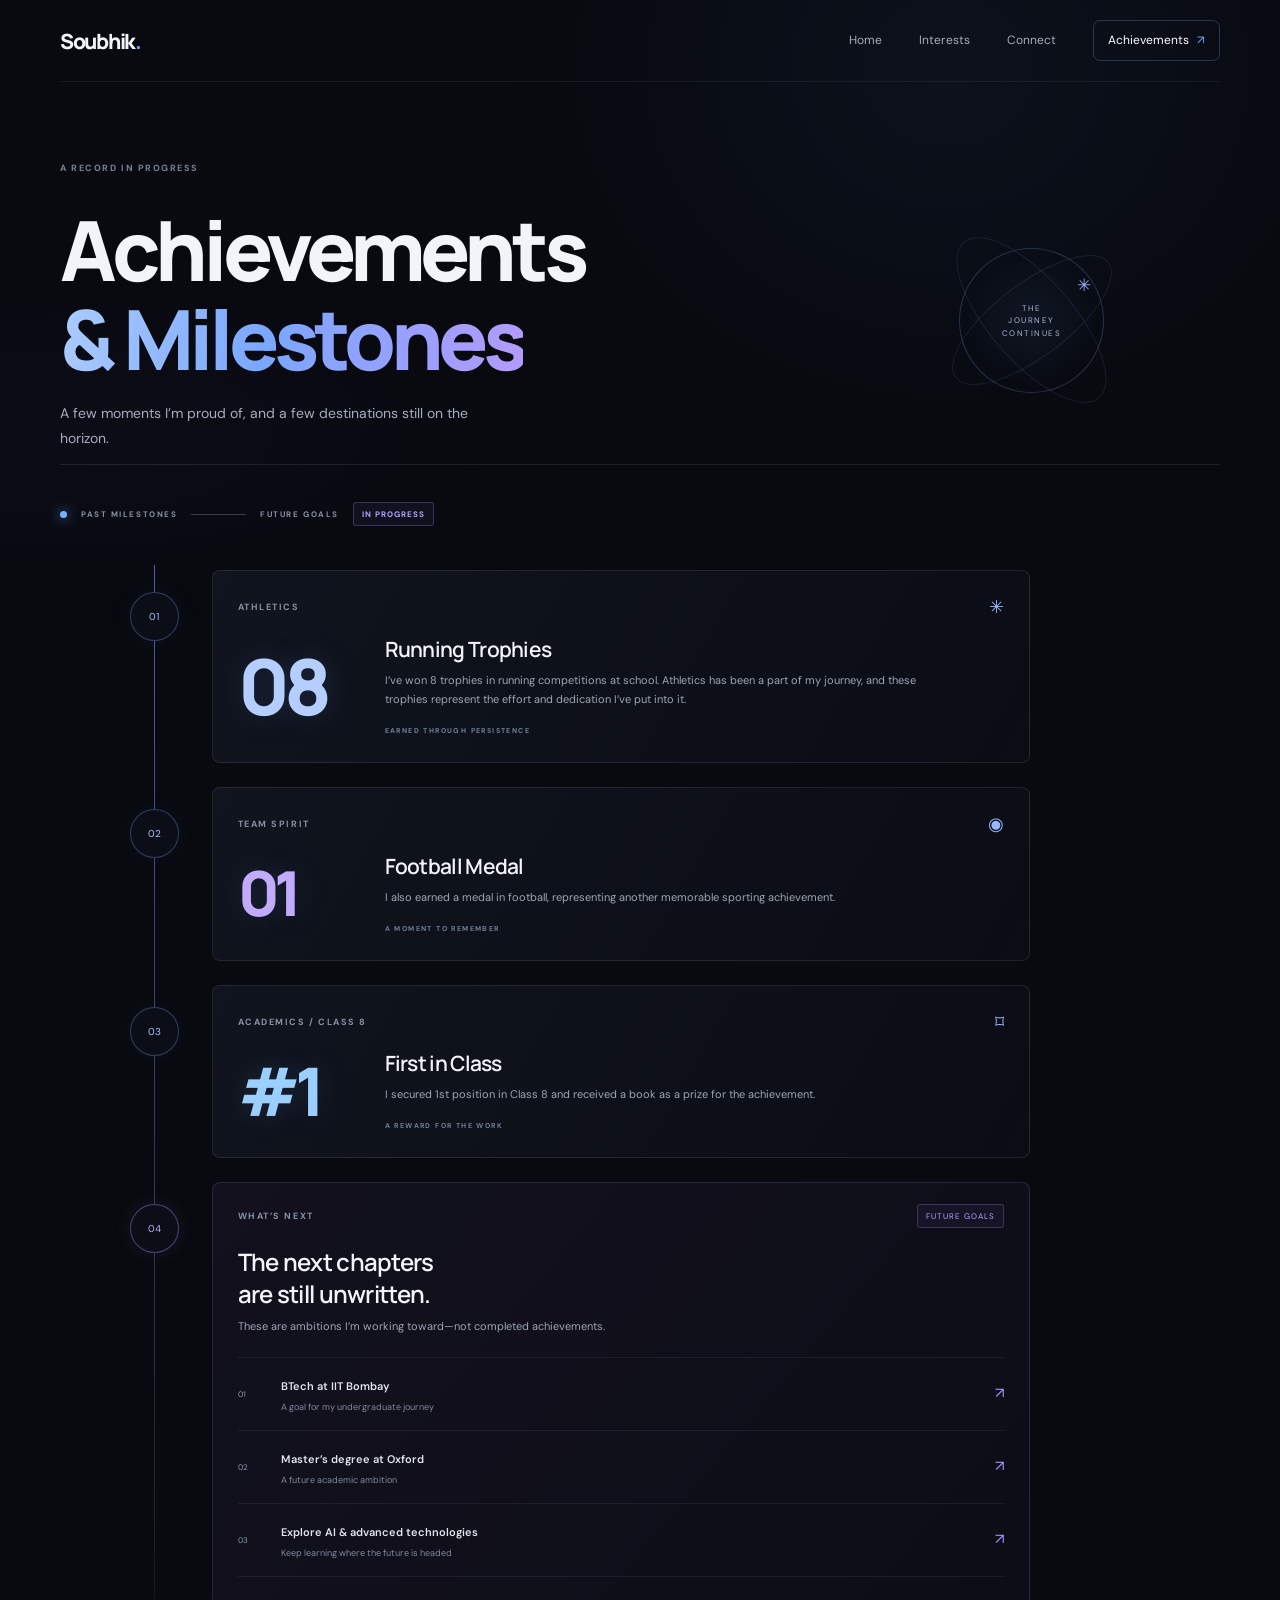
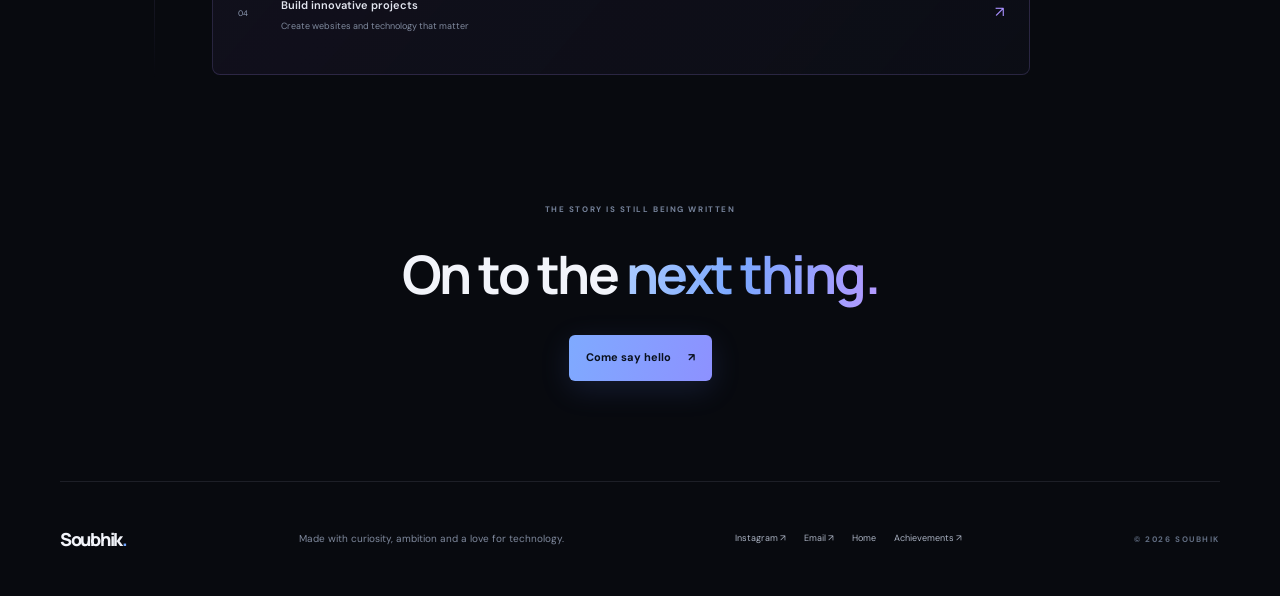
==== achievements.html @ ed6ebff8 "Build Soubhik personal website and achievements page" ====
<!doctype html>
<html lang="en">
<head>
  <meta charset="utf-8">
  <meta name="viewport" content="width=device-width, initial-scale=1">
  <meta name="theme-color" content="#080a0f">
  <meta name="description" content="Soubhik’s achievements, sporting milestones, academic highlights and future goals.">
  <meta property="og:title" content="Achievements & Milestones — Soubhik">
  <meta property="og:description" content="A record of what I’ve achieved so far—and what I’m working toward next.">
  <meta property="og:type" content="website">
  <title>Achievements & Milestones — Soubhik</title>
  <link rel="preconnect" href="https://fonts.googleapis.com">
  <link rel="preconnect" href="https://fonts.gstatic.com" crossorigin>
  <link href="https://fonts.googleapis.com/css2?family=DM+Sans:wght@400;500;600;700&family=Manrope:wght@400;500;600;700;800&display=swap" rel="stylesheet">
  <link rel="stylesheet" href="styles.css">
  <script src="script.js" defer></script>
</head>
<body>
  <div class="site-shell">
    <header class="topbar">
      <a class="wordmark" href="index.html" aria-label="Soubhik home">Soubhik<span>.</span></a>
      <button class="menu-toggle" type="button" aria-label="Open navigation" aria-expanded="false" aria-controls="primary-nav"><span></span><span></span></button>
      <nav class="nav-links" id="primary-nav" aria-label="Main navigation">
        <a class="nav-link" href="index.html">Home</a><a class="nav-link" href="index.html#interests">Interests</a><a class="nav-link" href="index.html#connect">Connect</a><a class="nav-link nav-cta active" href="achievements.html" aria-current="page">Achievements <span aria-hidden="true">↗</span></a>
      </nav>
    </header>
    <main>
      <section class="ach-hero section-wrap">
        <div class="section-kicker reveal">A RECORD IN PROGRESS</div>
        <div class="ach-hero-layout"><div class="reveal"><h1 class="ach-title">Achievements<br><span class="gradient-text">& Milestones</span></h1><p class="ach-lede">A few moments I’m proud of, and a few destinations still on the horizon.</p></div><div class="ach-orb reveal" aria-hidden="true"><span>THE<br>JOURNEY<br>CONTINUES</span><i>✳</i></div></div>
        <div class="journey-label"><span class="status-dot"></span> PAST MILESTONES <span class="journey-rule"></span> FUTURE GOALS <span class="goal-tag">IN PROGRESS</span></div>
      </section>
      <section class="timeline-section section-wrap">
        <div class="timeline">
          <article class="timeline-item reveal"><div class="timeline-marker"><span>01</span></div><div class="milestone-card"><div class="milestone-meta"><span class="milestone-type">ATHLETICS</span><span class="milestone-symbol" aria-hidden="true">✳</span></div><div class="milestone-content"><div class="milestone-number">08</div><div><h2>Running Trophies</h2><p>I’ve won 8 trophies in running competitions at school. Athletics has been a part of my journey, and these trophies represent the effort and dedication I’ve put into it.</p><span class="milestone-foot">EARNED THROUGH PERSISTENCE</span></div></div></div></article>
          <article class="timeline-item reveal"><div class="timeline-marker"><span>02</span></div><div class="milestone-card"><div class="milestone-meta"><span class="milestone-type">TEAM SPIRIT</span><span class="milestone-symbol" aria-hidden="true">◉</span></div><div class="milestone-content"><div class="milestone-number medal-number">01</div><div><h2>Football Medal</h2><p>I also earned a medal in football, representing another memorable sporting achievement.</p><span class="milestone-foot">A MOMENT TO REMEMBER</span></div></div></div></article>
          <article class="timeline-item reveal"><div class="timeline-marker"><span>03</span></div><div class="milestone-card"><div class="milestone-meta"><span class="milestone-type">ACADEMICS / CLASS 8</span><span class="milestone-symbol" aria-hidden="true">⌑</span></div><div class="milestone-content"><div class="milestone-number academic-number">#1</div><div><h2>First in Class</h2><p>I secured 1st position in Class 8 and received a book as a prize for the achievement.</p><span class="milestone-foot">A REWARD FOR THE WORK</span></div></div></div></article>
          <article class="timeline-item future-item reveal"><div class="timeline-marker future-marker"><span>04</span></div><div class="milestone-card goal-card"><div class="milestone-meta"><span class="milestone-type">WHAT’S NEXT</span><span class="goal-tag">FUTURE GOALS</span></div><div class="goal-content"><h2>The next chapters<br>are still unwritten.</h2><p>These are ambitions I’m working toward—not completed achievements.</p><ul class="goal-list"><li><span>01</span><div><strong>BTech at IIT Bombay</strong><small>A goal for my undergraduate journey</small></div><i>↗</i></li><li><span>02</span><div><strong>Master’s degree at Oxford</strong><small>A future academic ambition</small></div><i>↗</i></li><li><span>03</span><div><strong>Explore AI & advanced technologies</strong><small>Keep learning where the future is headed</small></div><i>↗</i></li><li><span>04</span><div><strong>Build innovative projects</strong><small>Create websites and technology that matter</small></div><i>↗</i></li></ul></div></div></article>
        </div>
      </section>
      <section class="closing-cta section-wrap reveal"><span class="section-kicker">THE STORY IS STILL BEING WRITTEN</span><h2>On to the <span class="gradient-text">next thing.</span></h2><a class="button button-primary" href="index.html#connect">Come say hello <span aria-hidden="true">↗</span></a></section>
    </main>
    <footer class="footer section-wrap"><a class="wordmark" href="index.html">Soubhik<span>.</span></a><p>Made with curiosity, ambition and a love for technology.</p><div class="footer-links"><a href="https://www.instagram.com/soubhik._.07/" target="_blank" rel="noopener noreferrer">Instagram ↗</a><a href="mailto:soubhik198107@gmail.com">Email ↗</a><a href="index.html">Home</a><a href="achievements.html">Achievements ↗</a></div><span class="footer-copy">© <span data-year></span> SOUBHIK</span></footer>
  </div>
</body>
</html>
---- styles.css ----
@import url('https://fonts.googleapis.com/css2?family=DM+Sans:wght@400;500;600;700&family=Manrope:wght@400;500;600;700;800&display=swap');
:root{color-scheme:dark;--bg:#080a0f;--surface:#0d1018;--surface-2:#10141e;--line:rgba(195,207,238,.11);--text:#f2f4fa;--muted:#9ba3b5;--blue:#72a7ff;--violet:#a080ff;--font-body:'DM Sans',sans-serif;--font-display:'Manrope',sans-serif;--wrap:1160px}
*{box-sizing:border-box}html{scroll-behavior:smooth;scroll-padding-top:90px}body{margin:0;background:var(--bg);color:var(--text);font-family:var(--font-body);font-size:15px;line-height:1.75;-webkit-font-smoothing:antialiased}body:before{content:"";position:fixed;inset:0;pointer-events:none;z-index:-1;background:radial-gradient(ellipse at 74% 8%,rgba(55,83,151,.1),transparent 33%),radial-gradient(ellipse at 5% 48%,rgba(93,56,145,.055),transparent 30%)}a{color:inherit;text-decoration:none}.site-shell{overflow:hidden}.section-wrap{width:min(var(--wrap),calc(100% - 64px));margin-inline:auto}.topbar{height:82px;width:min(var(--wrap),calc(100% - 64px));margin:auto;display:flex;align-items:center;justify-content:space-between;border-bottom:1px solid rgba(195,207,238,.07);position:relative;z-index:10}.wordmark{font:800 21px var(--font-display);letter-spacing:-1.3px}.wordmark span{color:var(--blue)}.nav-links{display:flex;align-items:center;gap:37px}.nav-link{color:#a7adbc;font-size:12px;transition:color .25s}.nav-link:hover,.nav-link.active{color:#fff}.nav-cta{border:1px solid rgba(117,160,255,.28);border-radius:7px;padding:9px 14px;color:#e3eaff}.nav-cta span{color:var(--blue);padding-left:5px}.menu-toggle{display:none}.hero{min-height:670px;display:grid;grid-template-columns:1fr .9fr;align-items:center;position:relative;padding-top:45px;padding-bottom:70px}.hero-copy{position:relative;z-index:2;padding:25px 0 0}.eyebrow,.section-kicker,.card-index,.milestone-type,.milestone-foot,.journey-label,.art-label,.scroll-hint,.footer-copy{font-size:9px;letter-spacing:1.55px;font-weight:700;color:#8892a6}.eyebrow{display:flex;align-items:center;gap:10px;color:#aab3c5}.status-dot,.label-dot{width:7px;height:7px;border-radius:50%;background:#79b2ff;box-shadow:0 0 13px #5799ff;display:inline-block}h1,h2,h3,p{margin-top:0}.hero h1{font:800 clamp(66px,8.7vw,112px)/.99 var(--font-display);letter-spacing:-8px;margin:32px 0 24px}.gradient-text{background:linear-gradient(100deg,#a8c9ff 4%,#7aa7ff 45%,#b49aff 100%);-webkit-background-clip:text;background-clip:text;color:transparent}.hero-lede{font-size:17px;line-height:1.75;color:#b1b8c8;max-width:505px;margin-bottom:29px}.hero-actions{display:flex;gap:12px}.button{min-height:46px;padding:0 17px;border-radius:6px;display:inline-flex;align-items:center;justify-content:center;gap:17px;font-size:11px;font-weight:700;transition:transform .25s,box-shadow .25s,border-color .25s}.button:hover{transform:translateY(-3px)}.button-primary{background:linear-gradient(105deg,#7faaff,#8d91ff);color:#09101d;box-shadow:0 8px 30px rgba(91,127,231,.16)}.button-primary:hover{box-shadow:0 10px 32px rgba(103,143,255,.28)}.button-quiet{border:1px solid var(--line);color:#d5d9e3}.button-quiet:hover{border-color:rgba(132,168,255,.48)}.hero-note{display:flex;align-items:center;gap:11px;margin-top:55px;color:#727d92;font-size:10px;letter-spacing:.2px}.note-line{width:31px;height:1px;background:#52627d}.hero-art{height:500px;position:relative;display:grid;place-items:center;isolation:isolate}.art-grid{position:absolute;inset:6%;opacity:.31;background-image:linear-gradient(rgba(138,162,210,.08) 1px,transparent 1px),linear-gradient(90deg,rgba(138,162,210,.08) 1px,transparent 1px);background-size:39px 39px;mask-image:radial-gradient(ellipse,black,transparent 68%)}.art-glow{position:absolute;width:330px;height:330px;border-radius:50%;background:radial-gradient(circle,rgba(68,111,218,.22),rgba(99,60,178,.09) 40%,transparent 71%);filter:blur(20px)}.planet-core{width:160px;height:160px;border-radius:50%;display:grid;place-items:center;background:radial-gradient(circle at 30% 25%,#28457a,#12192a 55%,#090c13 78%);box-shadow:inset -13px -15px 26px rgba(0,0,0,.7),inset 4px 5px 16px rgba(170,202,255,.14),0 0 60px rgba(67,117,239,.23);z-index:1}.core-mark{font:800 48px var(--font-display);letter-spacing:-4px;color:#c7dcff;text-shadow:0 0 30px rgba(104,155,255,.7)}.planet-ring{position:absolute;width:345px;height:123px;border:1px solid rgba(130,168,255,.43);border-radius:50%;transform:rotate(-28deg);z-index:2}.ring-b{width:390px;height:165px;border-color:rgba(171,133,255,.2);transform:rotate(47deg)}.art-label{position:absolute;font-size:8px;letter-spacing:1.4px}.label-top{top:89px;left:2%;display:flex;align-items:center;gap:9px}.label-bottom{bottom:83px;right:4%}.label-bottom strong{font:500 24px var(--font-display);color:#9e8aff;margin-left:8px}.spark{position:absolute;color:#a8c7ff;font-size:18px}.spark-one{top:22%;right:19%}.spark-two{bottom:24%;left:13%;font-size:13px;color:#b29cff}.spark-three{right:12%;bottom:37%;font-size:35px;color:#8eb2ff}.hero-orbit{position:absolute;width:220px;height:220px;right:-190px;top:80px;border:1px solid rgba(113,148,220,.08);border-radius:50%}.orbit-two{width:340px;height:340px;right:-250px;top:22px}.scroll-hint{position:absolute;bottom:30px;left:0;display:flex;align-items:center;gap:11px;font-size:8px;letter-spacing:1.6px}.scroll-hint span{width:24px;height:1px;background:#67748d}.intro{padding-top:109px;padding-bottom:30px}.section-kicker{color:#76839b}.intro-layout{display:grid;grid-template-columns:.95fr 1.05fr;gap:70px;margin-top:33px}.section-heading{font:700 clamp(38px,5.1vw,62px)/1.18 var(--font-display);letter-spacing:-3.3px;margin:0}.intro-body{max-width:552px;color:#a8afbf;font-size:13px;line-height:1.95}.intro-body p{margin:0 0 17px}.intro-signoff{font-size:11px;color:#dae4f6;margin-top:26px}.intro-signoff span{color:#92aaff;margin-left:6px}.marquee-strip{overflow:hidden;border-block:1px solid rgba(195,207,238,.08);margin-top:88px;padding:17px 0}.marquee-track{display:flex;align-items:center;justify-content:space-around;min-width:800px;gap:25px;color:#69748a;font-size:9px;font-weight:700;letter-spacing:2px}.marquee-track i{color:#769aff;font-style:normal}.interests{padding-top:100px;padding-bottom:126px}.section-title-row{display:flex;align-items:end;justify-content:space-between;margin-top:31px;margin-bottom:43px}.section-aside{font-size:11px;color:#838da1;line-height:1.7;margin-bottom:7px}.interest-grid{display:grid;grid-template-columns:repeat(6,1fr);gap:13px}.interest-card{grid-column:span 2;min-height:232px;padding:22px 23px 26px;position:relative;overflow:hidden;border:1px solid var(--line);border-radius:8px;background:linear-gradient(140deg,rgba(18,23,34,.91),rgba(11,14,21,.78));transition:transform .3s,border-color .3s,background .3s}.interest-card:nth-child(4),.interest-card:nth-child(5){grid-column:span 3}.interest-card:before,.contact-card:before{content:"";position:absolute;width:180px;height:180px;border-radius:50%;background:radial-gradient(circle,rgba(91,127,221,.09),transparent 70%);right:-70px;top:-90px;opacity:0;transition:opacity .3s}.interest-card:hover{transform:translateY(-5px);border-color:rgba(124,159,255,.35);background-color:#111622}.interest-card:hover:before,.contact-card:hover:before{opacity:1}.card-head{display:flex;align-items:center;justify-content:space-between}.card-index{font-size:8px;letter-spacing:1.4px;color:#7f8ba0}.line-icon{font:400 23px var(--font-display);color:#a3bcff}.icon-ai{color:#a891ff}.interest-card h3{font:600 20px/1.26 var(--font-display);letter-spacing:-.7px;margin:31px 0 9px}.interest-card p{max-width:290px;font-size:11px;line-height:1.7;color:#929bad;margin-bottom:0}.card-arrow{position:absolute;right:22px;bottom:20px;color:#7689ae;font-size:17px;transition:transform .2s}.interest-card:hover .card-arrow{transform:translate(3px,-3px);color:#a8c3ff}.connect{padding-top:10px;padding-bottom:100px}.connect-heading{display:flex;align-items:end;justify-content:space-between;margin-top:31px}.connect-heading p{color:#939db0;font-size:12px;margin:0 3px 8px}.connect-intro{max-width:685px;margin:24px 0 38px;color:#a6afc0;font-size:12px;line-height:1.85}.connect-intro p{margin-bottom:13px}.contact-grid{display:grid;grid-template-columns:1fr 1fr;gap:14px}.contact-card{position:relative;overflow:hidden;border:1px solid var(--line);border-radius:8px;background:linear-gradient(150deg,#10141e,#0b0e15);padding:24px 25px;min-height:274px}.contact-card:hover{border-color:rgba(126,158,242,.3)}.contact-icon{width:38px;height:38px;border:1px solid rgba(132,166,245,.22);border-radius:9px;display:grid;place-items:center;color:#a9c5ff;font-size:18px;margin-bottom:18px;background:rgba(98,129,195,.08)}.instagram-glyph{color:#c3a3ff}.contact-card h3{font:600 19px var(--font-display);letter-spacing:-.5px;margin:14px 0 6px}.contact-card>p{font-size:11px;color:#909aad;max-width:390px;margin-bottom:14px;line-height:1.7}.contact-detail{display:block;font-size:11px;color:#b7c8ec;margin:10px 0 15px}.text-link{font-size:10px;font-weight:700;color:#dce7ff}.text-link span{color:#91afff;margin-left:6px}.message-card{grid-column:1/-1;min-height:auto;padding:27px}.message-card>p{max-width:560px}.message-form{max-width:680px;margin-top:23px}.form-row{position:relative;margin:0 0 15px}.form-row label{display:block;margin-bottom:6px;color:#d6dbe6;font-size:10px;font-weight:600}.form-row label span{color:#768197;font-weight:400}.form-row label .required-mark{color:#8eabff}.form-row input,.form-row textarea{width:100%;border:1px solid rgba(188,202,235,.14);border-radius:5px;background:#0a0d14;color:#edf2fc;padding:11px 12px;font:400 11px var(--font-body);outline:none;transition:border-color .2s,box-shadow .2s}.form-row input:focus,.form-row textarea:focus{border-color:rgba(119,158,255,.66);box-shadow:0 0 0 3px rgba(93,132,226,.09)}.form-row textarea{resize:vertical;min-height:100px}.form-row input::placeholder,.form-row textarea::placeholder{color:#596477}.field-hint{float:right;color:#667188;font-size:9px;margin-top:-3px}.form-submit{border:0;cursor:pointer;margin-top:7px;font-family:var(--font-body)}.form-status{font-size:9px;color:#738097;margin:12px 0 0}.honeypot{position:absolute!important;width:1px;height:1px;padding:0;margin:-1px;overflow:hidden;clip:rect(0,0,0,0);white-space:nowrap;border:0}.footer{border-top:1px solid var(--line);min-height:115px;display:flex;align-items:center;justify-content:space-between;gap:20px}.footer .wordmark{font-size:18px}.footer>p{font-size:10px;color:#7f899d;margin:0}.footer-links{display:flex;gap:18px}.footer-links a{font-size:9px;color:#aab2c2;transition:color .2s}.footer-links a:hover{color:white}.footer-copy{font-size:8px;white-space:nowrap;color:#626e83}.reveal{opacity:0;transform:translateY(17px);transition:opacity .7s ease,transform .7s ease}.reveal.is-visible{opacity:1;transform:translateY(0)}
/* Achievements */
.ach-hero{padding-top:79px;padding-bottom:39px;position:relative}.ach-hero-layout{display:flex;align-items:center;justify-content:space-between}.ach-title{font:800 clamp(50px,7vw,83px)/1.08 var(--font-display);letter-spacing:-5px;margin:28px 0 17px}.ach-lede{font-size:14px;color:#a4adbf;max-width:440px}.ach-orb{width:145px;height:145px;margin-right:10%;border-radius:50%;border:1px solid rgba(132,165,245,.25);display:grid;place-items:center;position:relative;color:#aab9d6;font-size:8px;line-height:1.55;letter-spacing:1.5px;text-align:center;background:radial-gradient(circle,rgba(84,118,195,.1),transparent 68%)}.ach-orb:before,.ach-orb:after{content:"";position:absolute;border:1px solid rgba(136,161,219,.13);width:190px;height:72px;border-radius:50%;transform:rotate(-37deg)}.ach-orb:after{transform:rotate(49deg);width:205px;height:82px;border-color:rgba(168,133,243,.14)}.ach-orb i{position:absolute;top:23px;right:11px;font-size:17px;color:#9daeff;font-style:normal}.journey-label{display:flex;align-items:center;gap:14px;padding-top:37px;border-top:1px solid var(--line);font-size:8px}.journey-rule{width:55px;height:1px;background:#333c50}.goal-tag{font-size:8px;letter-spacing:1px;color:#b7a3ff;border:1px solid rgba(173,146,255,.25);background:rgba(131,105,198,.08);padding:4px 8px;border-radius:3px}.timeline-section{padding-bottom:84px}.timeline{position:relative;max-width:900px;margin:0 auto 0 6%;padding:5px 0}.timeline:before{content:"";position:absolute;left:24px;top:0;bottom:0;width:1px;background:linear-gradient(to bottom,rgba(119,159,255,.6),rgba(148,130,221,.2) 85%,transparent)}.timeline-item{position:relative;padding:0 0 24px 82px}.timeline-marker{position:absolute;left:0;top:22px;width:49px;height:49px;border:1px solid rgba(124,159,238,.33);border-radius:50%;background:#0b0e16;display:grid;place-items:center;color:#a9c2ff;font-size:10px;z-index:1;box-shadow:0 0 22px rgba(81,119,215,.08)}.milestone-card{border:1px solid var(--line);border-radius:8px;background:linear-gradient(120deg,rgba(17,21,31,.96),rgba(11,14,21,.9));padding:21px 25px 25px;transition:border-color .25s,transform .25s}.milestone-card:hover{border-color:rgba(125,158,245,.34);transform:translateX(4px)}.milestone-meta{display:flex;justify-content:space-between;align-items:center}.milestone-symbol{font-size:18px;color:#98b7ff}.milestone-content{display:grid;grid-template-columns:125px 1fr;align-items:center;gap:22px;margin-top:11px}.milestone-number{font:800 77px/.95 var(--font-display);letter-spacing:-6px;color:#b4ceff;text-shadow:0 0 31px rgba(113,157,255,.16)}.medal-number{font-size:62px;color:#c2aaff}.academic-number{font-size:67px;color:#9bcfff}.milestone-content h2,.goal-content h2{font:600 21px var(--font-display);letter-spacing:-.7px;margin:0 0 8px}.milestone-content p,.goal-content>p{font-size:11px;line-height:1.8;color:#9da6b6;margin:0;max-width:545px}.milestone-foot{display:block;font-size:7px;letter-spacing:1.4px;color:#718099;margin-top:15px}.future-item{padding-bottom:0}.future-marker{border-color:rgba(165,139,255,.42);color:#c0aaff;box-shadow:0 0 20px rgba(155,113,237,.11)}.goal-card{border-color:rgba(150,129,225,.2);background:linear-gradient(130deg,rgba(27,22,42,.58),rgba(12,14,22,.95))}.goal-content{padding-top:18px}.goal-content h2{font-size:24px;line-height:1.3}.goal-content>p{margin:8px 0 20px}.goal-list{list-style:none;padding:0;margin:0}.goal-list li{display:grid;grid-template-columns:34px 1fr auto;align-items:center;gap:9px;padding:14px 0;border-top:1px solid rgba(195,207,238,.08)}.goal-list li>span{font-size:8px;color:#8d9ab2}.goal-list li strong{font-size:11px;font-weight:600;color:#e2e5ef}.goal-list li small{display:block;font-size:9px;color:#818b9f;margin-top:2px}.goal-list li i{font-style:normal;color:#a890ff}.closing-cta{text-align:center;padding:30px 0 100px}.closing-cta h2{font:700 clamp(33px,5vw,53px) var(--font-display);letter-spacing:-2.5px;margin:18px 0 25px}.closing-cta .section-kicker{font-size:8px}
@media (max-width:760px){.section-wrap,.topbar{width:calc(100% - 40px)}.topbar{height:70px}.menu-toggle{display:flex;width:38px;height:38px;border:1px solid var(--line);background:#0d1018;border-radius:6px;flex-direction:column;justify-content:center;align-items:center;gap:5px;cursor:pointer}.menu-toggle span{width:15px;height:1px;background:#d8dfeb;transition:transform .2s}.menu-toggle[aria-expanded=true] span:first-child{transform:translateY(3px) rotate(45deg)}.menu-toggle[aria-expanded=true] span:last-child{transform:translateY(-3px) rotate(-45deg)}.nav-links{display:none;position:absolute;top:61px;left:0;right:0;padding:16px;background:#0d1018;border:1px solid var(--line);border-radius:7px;align-items:stretch;gap:0;box-shadow:0 18px 40px #0008}.nav-links.is-open{display:flex;flex-direction:column}.nav-link{padding:10px 8px}.nav-cta{margin-top:5px}.hero{min-height:0;grid-template-columns:1fr;padding-top:74px;padding-bottom:55px}.hero h1{font-size:clamp(67px,15vw,98px);letter-spacing:-6px;margin-top:27px}.hero-lede{font-size:15px;max-width:460px}.hero-note{margin-top:34px}.hero-art{height:310px;grid-row:2;margin-top:20px}.planet-core{width:125px;height:125px}.core-mark{font-size:40px}.planet-ring{width:275px;height:98px}.ring-b{width:315px;height:133px}.art-glow{width:250px;height:250px}.label-top{top:26px;left:4%}.label-bottom{bottom:35px;right:4%}.scroll-hint{bottom:0}.intro{padding-top:74px}.intro-layout{grid-template-columns:1fr;gap:22px;margin-top:25px}.section-heading{font-size:clamp(38px,10vw,54px);letter-spacing:-2.7px}.intro-body{font-size:12px}.marquee-strip{margin-top:60px}.marquee-track{justify-content:flex-start}.interests{padding-top:75px;padding-bottom:80px}.section-title-row{margin-bottom:28px}.section-aside{font-size:10px}.interest-grid{grid-template-columns:1fr 1fr;gap:10px}.interest-card,.interest-card:nth-child(n){grid-column:span 1;min-height:222px;padding:17px}.interest-card:first-child{grid-column:span 2;min-height:200px}.interest-card h3{font-size:18px;margin-top:25px}.interest-card p{font-size:10px}.connect{padding-bottom:70px}.connect-heading{display:block}.connect-heading p{margin:13px 0 0}.connect-intro{margin:22px 0 28px}.contact-grid{grid-template-columns:1fr}.contact-card{min-height:250px;padding:21px}.message-card{grid-column:auto;min-height:auto}.footer{padding-top:24px;padding-bottom:24px;display:grid;grid-template-columns:1fr auto;gap:12px}.footer>p{grid-column:1/-1;grid-row:2}.footer-links{grid-column:1/-1;grid-row:3;flex-wrap:wrap;gap:15px}.footer-copy{grid-column:2;grid-row:1}.ach-hero{padding-top:58px}.ach-title{font-size:clamp(48px,11vw,70px);letter-spacing:-3.5px}.ach-hero-layout{align-items:flex-start}.ach-orb{width:105px;height:105px;margin:53px 8px 0 3px;font-size:6px;flex-shrink:0}.ach-orb:before{width:137px;height:52px}.ach-orb:after{width:148px;height:59px}.ach-orb i{font-size:13px;top:16px;right:5px}.ach-lede{font-size:12px}.journey-label{gap:8px;font-size:6px;letter-spacing:.9px}.journey-rule{width:20px}.goal-tag{font-size:6px;padding:4px 5px}.timeline{margin-left:0}.timeline:before{left:18px}.timeline-item{padding-left:52px;padding-bottom:16px}.timeline-marker{width:38px;height:38px;font-size:8px;top:20px}.milestone-card{padding:17px}.milestone-content{grid-template-columns:75px 1fr;gap:13px}.milestone-number{font-size:57px;letter-spacing:-4px}.medal-number{font-size:47px}.academic-number{font-size:51px}.milestone-content h2{font-size:17px}.milestone-content p{font-size:10px}.milestone-foot{font-size:6px}.goal-content h2{font-size:20px}.goal-list li strong{font-size:10px}.goal-list li small{font-size:8px}.timeline-section{padding-bottom:60px}.closing-cta{padding-bottom:70px}}
@media (max-width:390px){.section-wrap,.topbar{width:calc(100% - 32px)}.hero-actions{gap:8px}.button{padding-inline:12px;gap:9px;font-size:10px}.interest-grid{grid-template-columns:1fr}.interest-card,.interest-card:nth-child(n){grid-column:span 1;min-height:190px}.interest-card:first-child{grid-column:span 1}.ach-orb{display:none}.journey-label{font-size:6px}.journey-rule{width:15px}.milestone-content{grid-template-columns:1fr;gap:9px}.milestone-number{font-size:47px}.milestone-content h2{margin-top:4px}.milestone-card{padding:15px}}
@media (prefers-reduced-motion:reduce){*,*::before,*::after{scroll-behavior:auto!important;animation-duration:.01ms!important;animation-iteration-count:1!important;transition-duration:.01ms!important}.reveal{opacity:1;transform:none}}
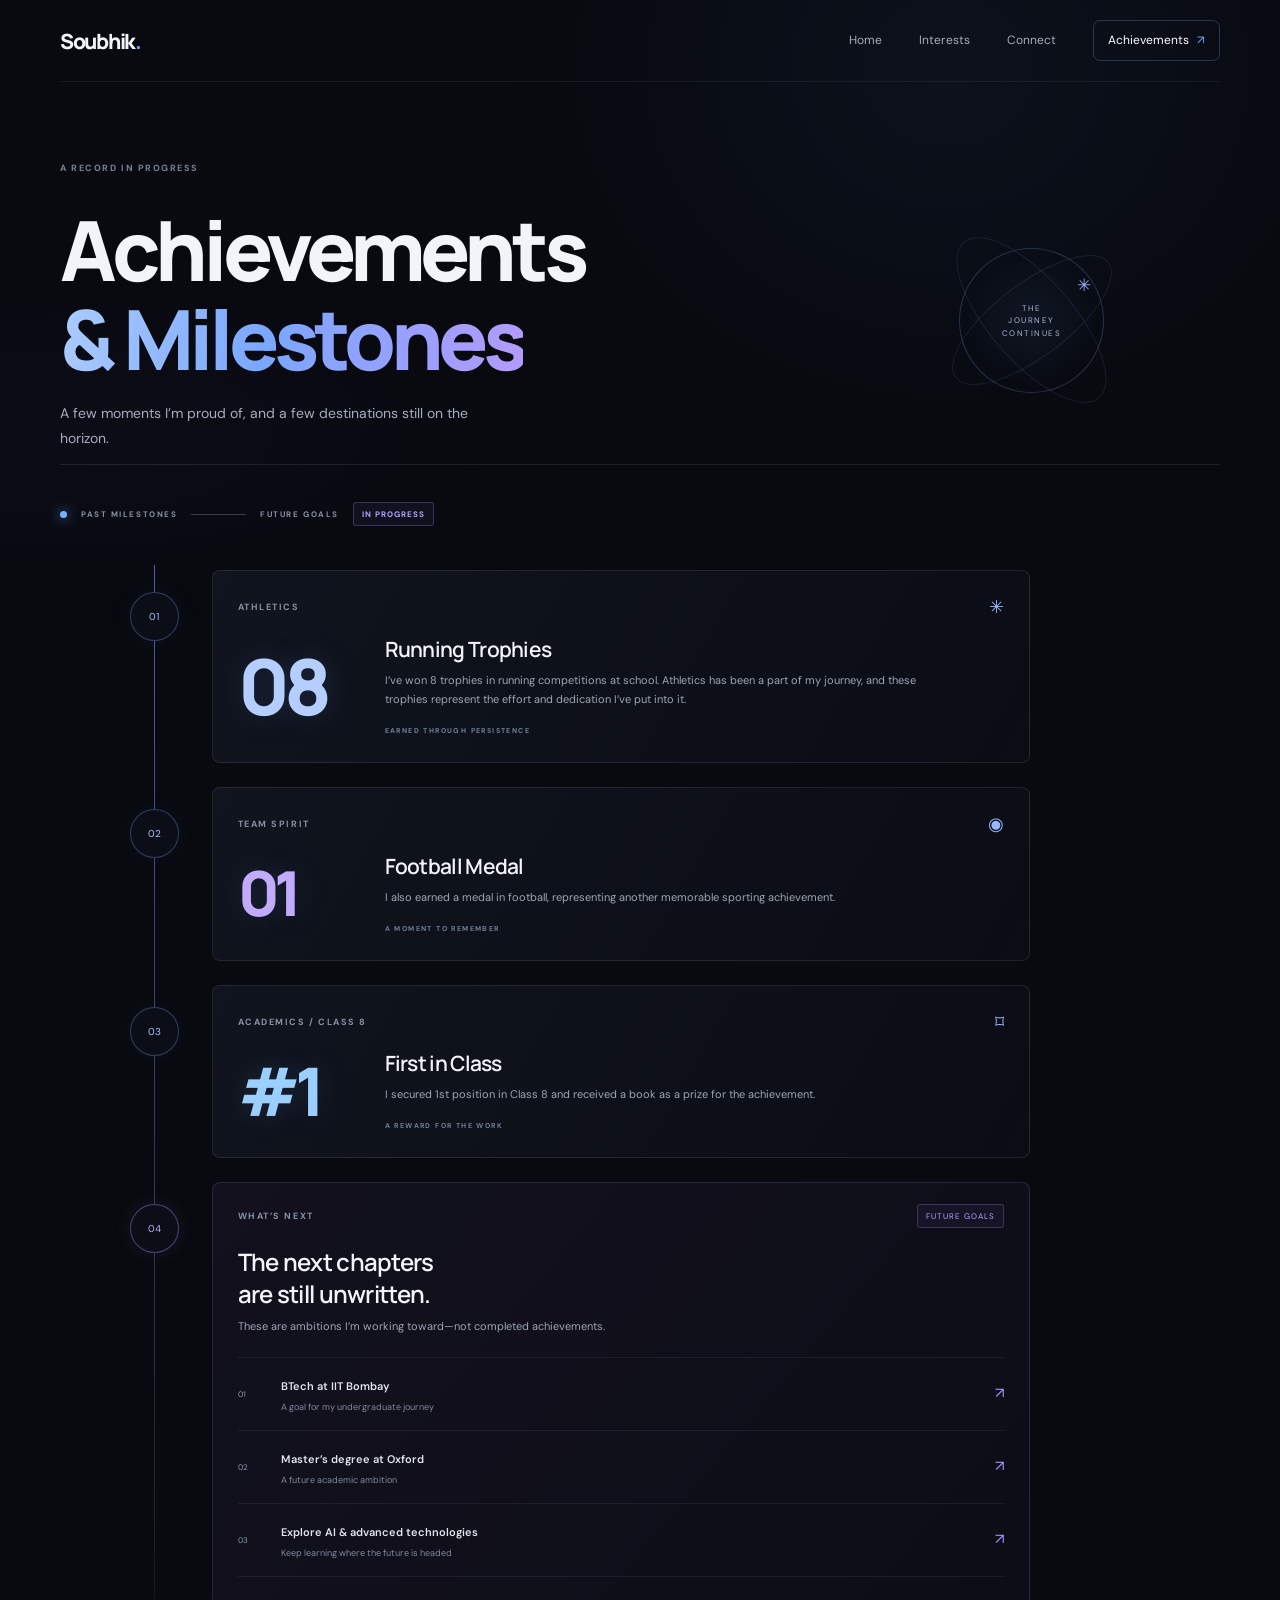
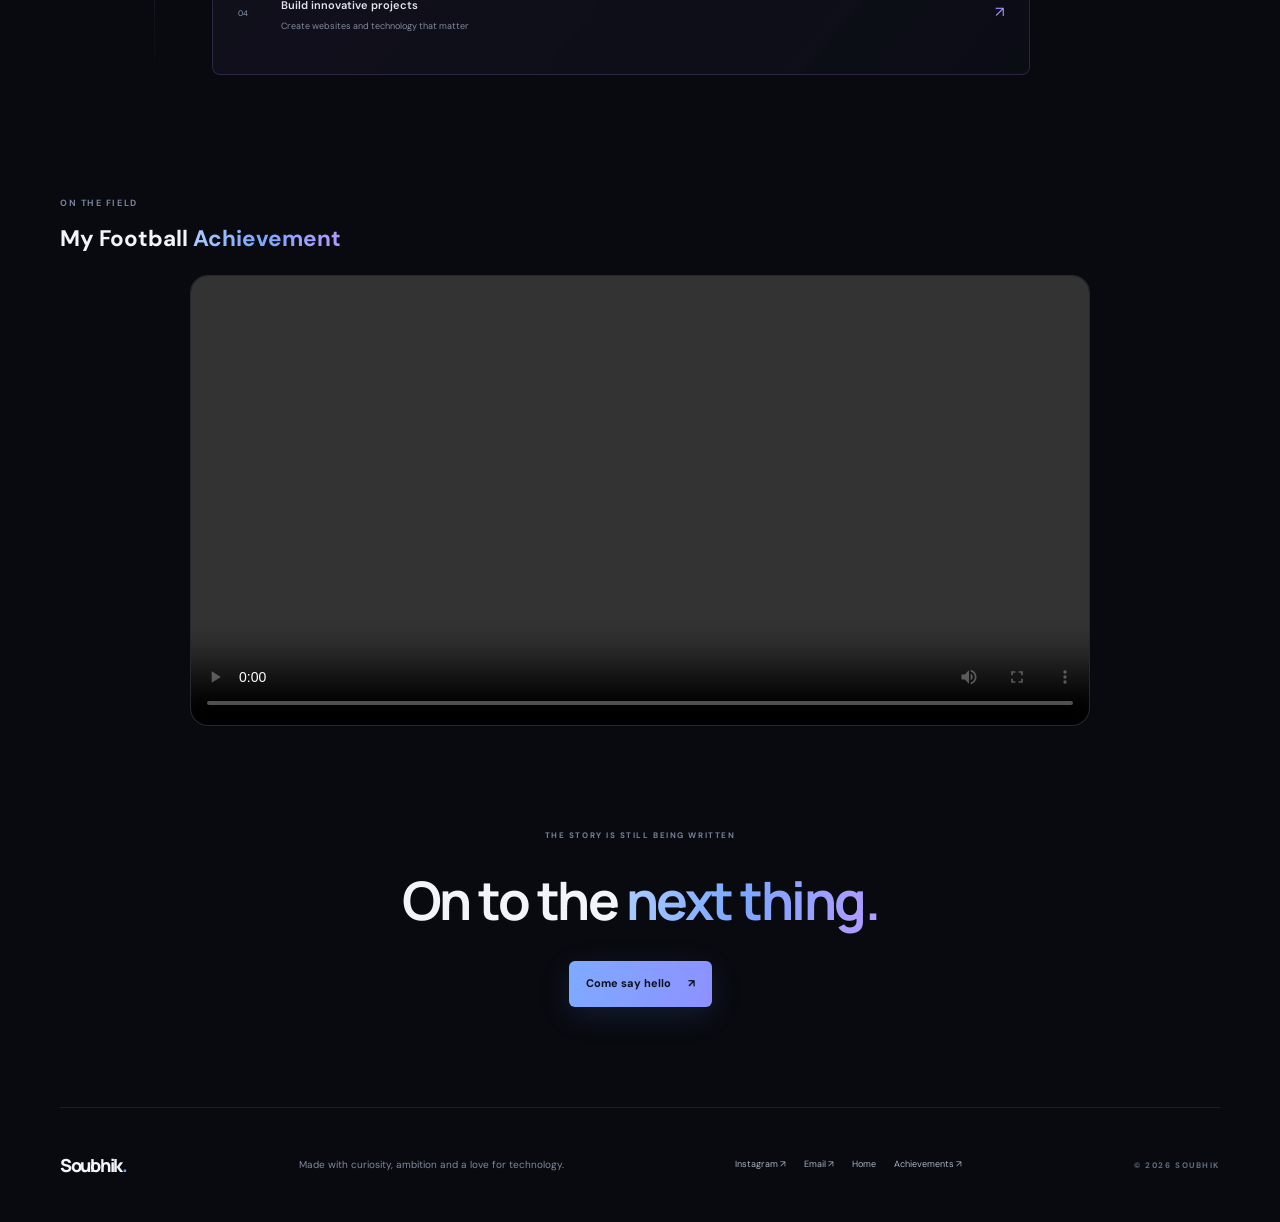
==== commit 2fc55948: "Add football achievement video to achievements page" ====
--- a/achievements.html
+++ b/achievements.html
@@ -38,6 +38,17 @@
           <article class="timeline-item future-item reveal"><div class="timeline-marker future-marker"><span>04</span></div><div class="milestone-card goal-card"><div class="milestone-meta"><span class="milestone-type">WHAT’S NEXT</span><span class="goal-tag">FUTURE GOALS</span></div><div class="goal-content"><h2>The next chapters<br>are still unwritten.</h2><p>These are ambitions I’m working toward—not completed achievements.</p><ul class="goal-list"><li><span>01</span><div><strong>BTech at IIT Bombay</strong><small>A goal for my undergraduate journey</small></div><i>↗</i></li><li><span>02</span><div><strong>Master’s degree at Oxford</strong><small>A future academic ambition</small></div><i>↗</i></li><li><span>03</span><div><strong>Explore AI & advanced technologies</strong><small>Keep learning where the future is headed</small></div><i>↗</i></li><li><span>04</span><div><strong>Build innovative projects</strong><small>Create websites and technology that matter</small></div><i>↗</i></li></ul></div></div></article>
         </div>
       </section>
+
+      <section class="section-wrap reveal" style="padding: 2rem 0 4rem;">
+        <div class="section-kicker">ON THE FIELD</div>
+        <h2 style="margin: .5rem 0 1rem;">My Football <span class="gradient-text">Achievement</span></h2>
+        <div style="max-width: 900px; margin: 0 auto; border: 1px solid rgba(255,255,255,.12); border-radius: 18px; overflow: hidden; background: #080a0f;">
+          <video controls preload="metadata" playsinline style="display:block;width:100%;height:auto;" aria-label="My football achievement video">
+            <source src="my%20football%20achievment.mp4" type="video/mp4">
+            Your browser does not support video playback.
+          </video>
+        </div>
+      </section>
       <section class="closing-cta section-wrap reveal"><span class="section-kicker">THE STORY IS STILL BEING WRITTEN</span><h2>On to the <span class="gradient-text">next thing.</span></h2><a class="button button-primary" href="index.html#connect">Come say hello <span aria-hidden="true">↗</span></a></section>
     </main>
     <footer class="footer section-wrap"><a class="wordmark" href="index.html">Soubhik<span>.</span></a><p>Made with curiosity, ambition and a love for technology.</p><div class="footer-links"><a href="https://www.instagram.com/soubhik._.07/" target="_blank" rel="noopener noreferrer">Instagram ↗</a><a href="mailto:soubhik198107@gmail.com">Email ↗</a><a href="index.html">Home</a><a href="achievements.html">Achievements ↗</a></div><span class="footer-copy">© <span data-year></span> SOUBHIK</span></footer>
